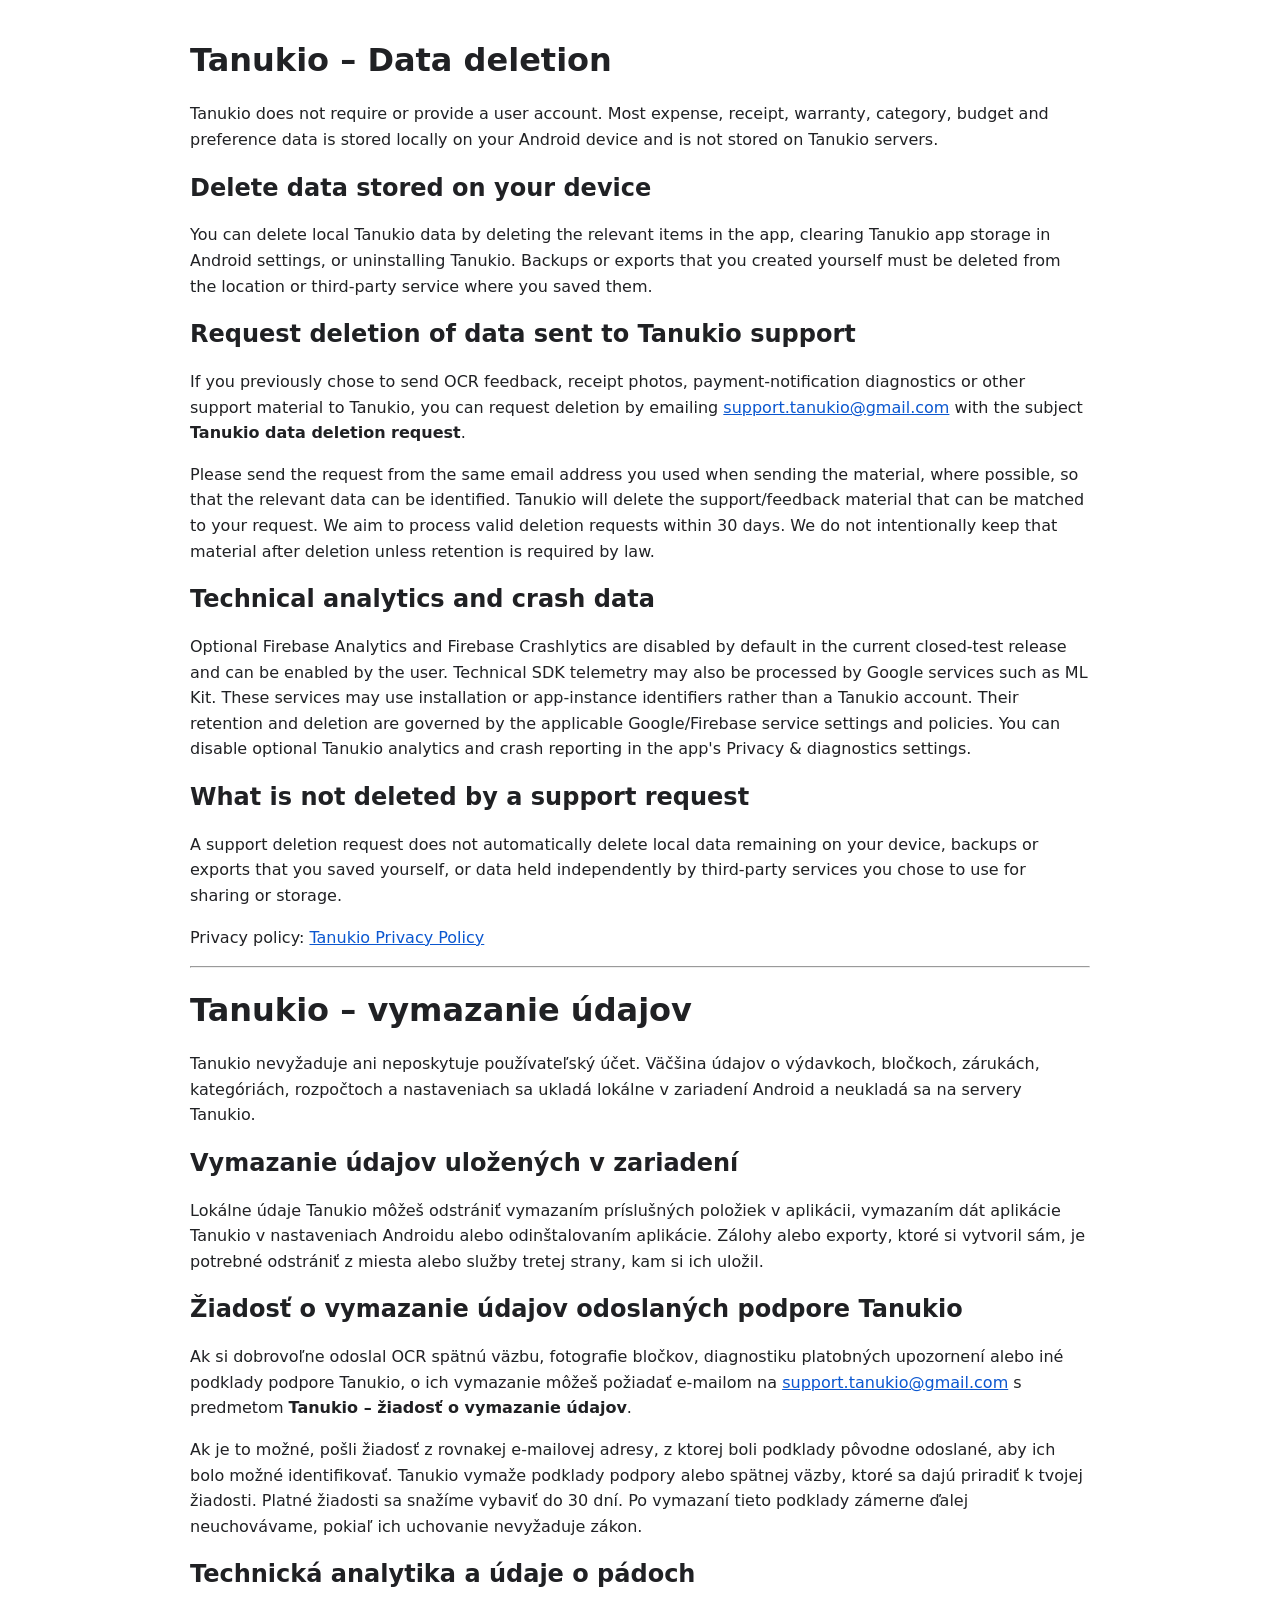
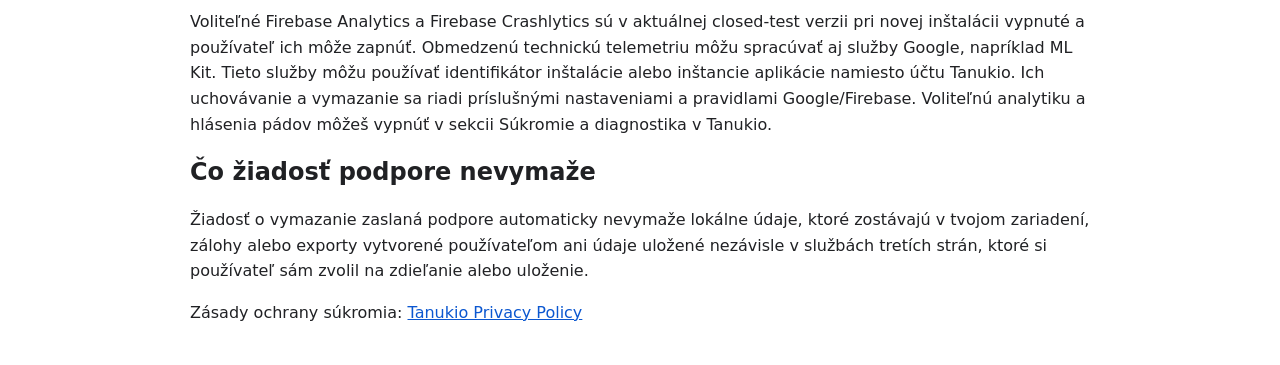
==== delete-data/index.html @ 09d717ee "Add Tanukio data deletion page" ====
<!doctype html>
<html lang="en">
<head>
<meta charset="utf-8">
<meta name="viewport" content="width=device-width,initial-scale=1">
<title>Tanukio – Data deletion</title>
<style>
body{font-family:system-ui,-apple-system,Segoe UI,Roboto,Arial,sans-serif;max-width:900px;margin:40px auto;padding:0 20px;line-height:1.6;color:#202124}h1,h2{line-height:1.25}.note{background:#f4f6f8;border-radius:10px;padding:14px 16px}a{color:#0b57d0}
</style>
</head>
<body>
<h1>Tanukio – Data deletion</h1>
<p>Tanukio does not require or provide a user account. Most expense, receipt, warranty, category, budget and preference data is stored locally on your Android device and is not stored on Tanukio servers.</p>

<h2>Delete data stored on your device</h2>
<p>You can delete local Tanukio data by deleting the relevant items in the app, clearing Tanukio app storage in Android settings, or uninstalling Tanukio. Backups or exports that you created yourself must be deleted from the location or third-party service where you saved them.</p>

<h2>Request deletion of data sent to Tanukio support</h2>
<p>If you previously chose to send OCR feedback, receipt photos, payment-notification diagnostics or other support material to Tanukio, you can request deletion by emailing <a href="mailto:support.tanukio@gmail.com?subject=Tanukio%20data%20deletion%20request">support.tanukio@gmail.com</a> with the subject <strong>Tanukio data deletion request</strong>.</p>
<p>Please send the request from the same email address you used when sending the material, where possible, so that the relevant data can be identified. Tanukio will delete the support/feedback material that can be matched to your request. We aim to process valid deletion requests within 30 days. We do not intentionally keep that material after deletion unless retention is required by law.</p>

<h2>Technical analytics and crash data</h2>
<p>Optional Firebase Analytics and Firebase Crashlytics are disabled by default in the current closed-test release and can be enabled by the user. Technical SDK telemetry may also be processed by Google services such as ML Kit. These services may use installation or app-instance identifiers rather than a Tanukio account. Their retention and deletion are governed by the applicable Google/Firebase service settings and policies. You can disable optional Tanukio analytics and crash reporting in the app's Privacy &amp; diagnostics settings.</p>

<h2>What is not deleted by a support request</h2>
<p>A support deletion request does not automatically delete local data remaining on your device, backups or exports that you saved yourself, or data held independently by third-party services you chose to use for sharing or storage.</p>

<p>Privacy policy: <a href="../">Tanukio Privacy Policy</a></p>

<hr>

<h1 lang="sk">Tanukio – vymazanie údajov</h1>
<p lang="sk">Tanukio nevyžaduje ani neposkytuje používateľský účet. Väčšina údajov o výdavkoch, bločkoch, zárukách, kategóriách, rozpočtoch a nastaveniach sa ukladá lokálne v zariadení Android a neukladá sa na servery Tanukio.</p>

<h2 lang="sk">Vymazanie údajov uložených v zariadení</h2>
<p lang="sk">Lokálne údaje Tanukio môžeš odstrániť vymazaním príslušných položiek v aplikácii, vymazaním dát aplikácie Tanukio v nastaveniach Androidu alebo odinštalovaním aplikácie. Zálohy alebo exporty, ktoré si vytvoril sám, je potrebné odstrániť z miesta alebo služby tretej strany, kam si ich uložil.</p>

<h2 lang="sk">Žiadosť o vymazanie údajov odoslaných podpore Tanukio</h2>
<p lang="sk">Ak si dobrovoľne odoslal OCR spätnú väzbu, fotografie bločkov, diagnostiku platobných upozornení alebo iné podklady podpore Tanukio, o ich vymazanie môžeš požiadať e-mailom na <a href="mailto:support.tanukio@gmail.com?subject=Tanukio%20-%20ziadost%20o%20vymazanie%20udajov">support.tanukio@gmail.com</a> s predmetom <strong>Tanukio – žiadosť o vymazanie údajov</strong>.</p>
<p lang="sk">Ak je to možné, pošli žiadosť z rovnakej e-mailovej adresy, z ktorej boli podklady pôvodne odoslané, aby ich bolo možné identifikovať. Tanukio vymaže podklady podpory alebo spätnej väzby, ktoré sa dajú priradiť k tvojej žiadosti. Platné žiadosti sa snažíme vybaviť do 30 dní. Po vymazaní tieto podklady zámerne ďalej neuchovávame, pokiaľ ich uchovanie nevyžaduje zákon.</p>

<h2 lang="sk">Technická analytika a údaje o pádoch</h2>
<p lang="sk">Voliteľné Firebase Analytics a Firebase Crashlytics sú v aktuálnej closed-test verzii pri novej inštalácii vypnuté a používateľ ich môže zapnúť. Obmedzenú technickú telemetriu môžu spracúvať aj služby Google, napríklad ML Kit. Tieto služby môžu používať identifikátor inštalácie alebo inštancie aplikácie namiesto účtu Tanukio. Ich uchovávanie a vymazanie sa riadi príslušnými nastaveniami a pravidlami Google/Firebase. Voliteľnú analytiku a hlásenia pádov môžeš vypnúť v sekcii Súkromie a diagnostika v Tanukio.</p>

<h2 lang="sk">Čo žiadosť podpore nevymaže</h2>
<p lang="sk">Žiadosť o vymazanie zaslaná podpore automaticky nevymaže lokálne údaje, ktoré zostávajú v tvojom zariadení, zálohy alebo exporty vytvorené používateľom ani údaje uložené nezávisle v službách tretích strán, ktoré si používateľ sám zvolil na zdieľanie alebo uloženie.</p>

<p lang="sk">Zásady ochrany súkromia: <a href="../">Tanukio Privacy Policy</a></p>
</body>
</html>
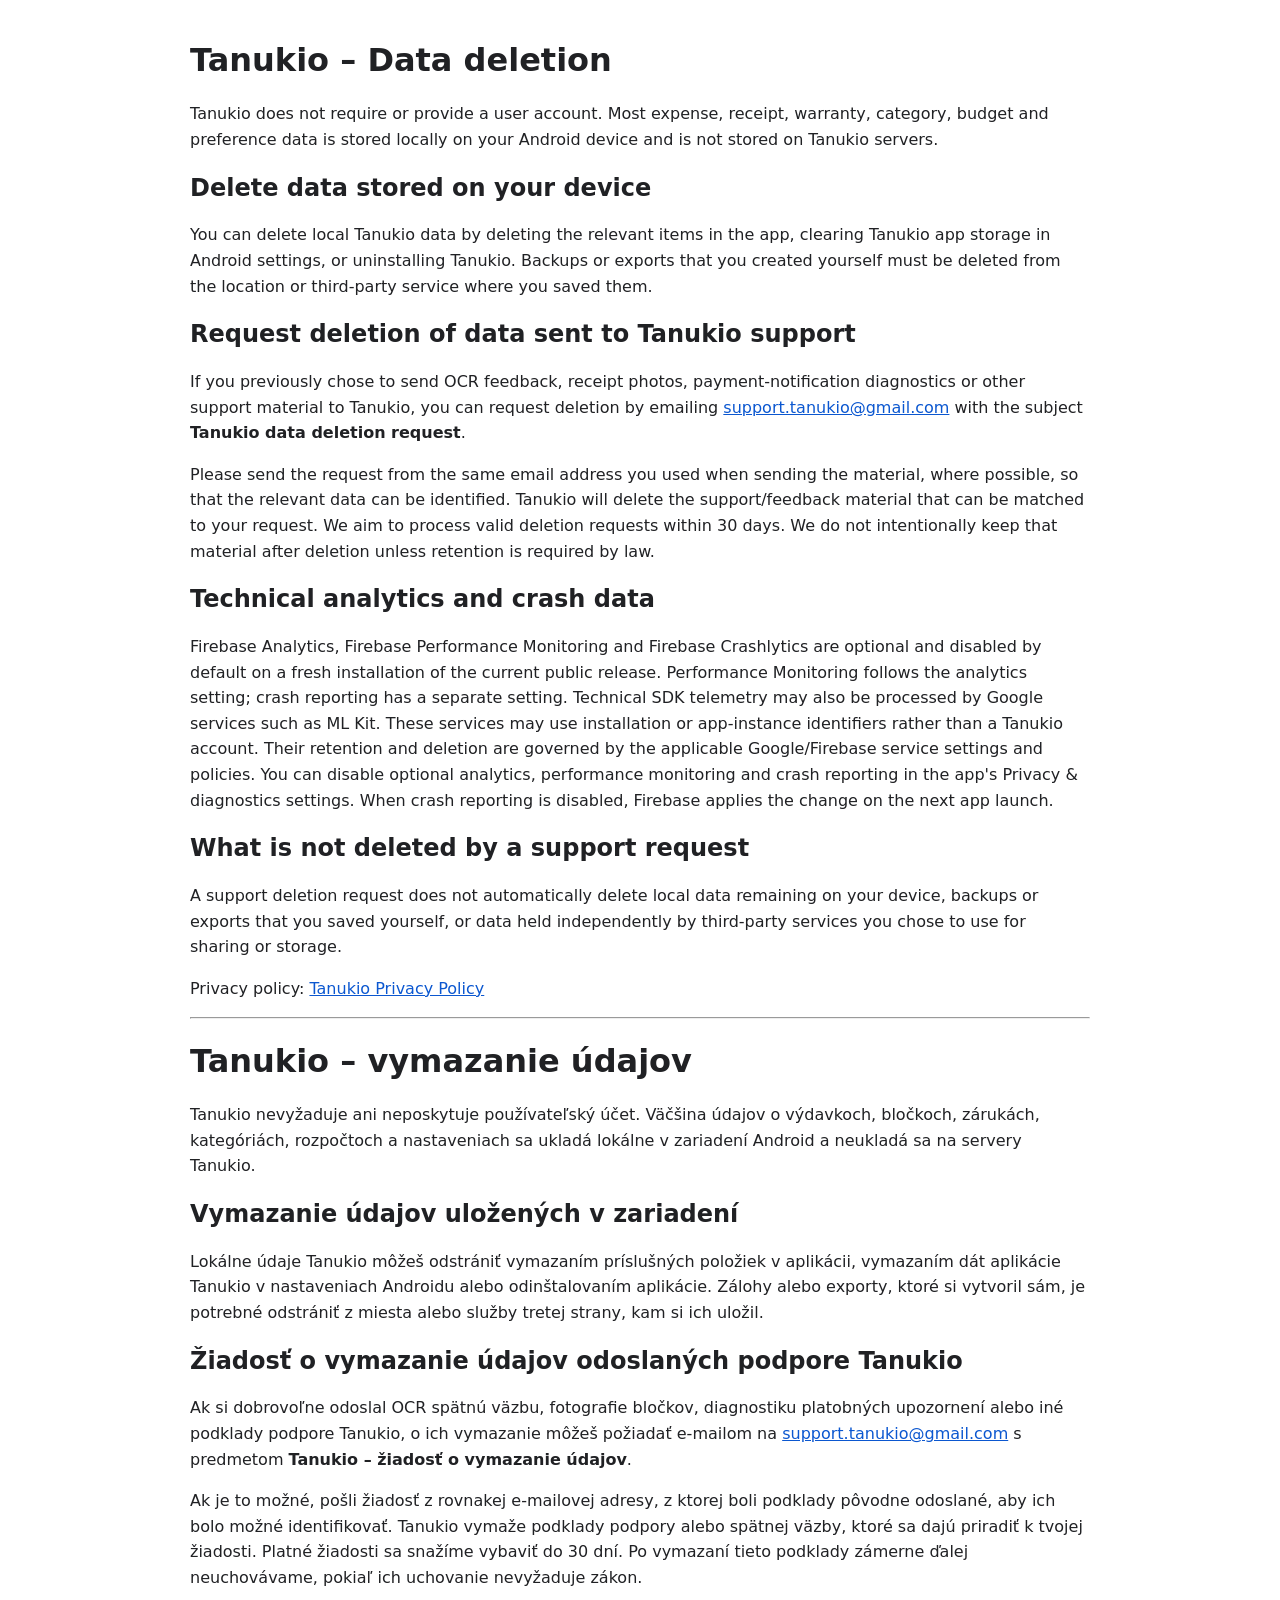
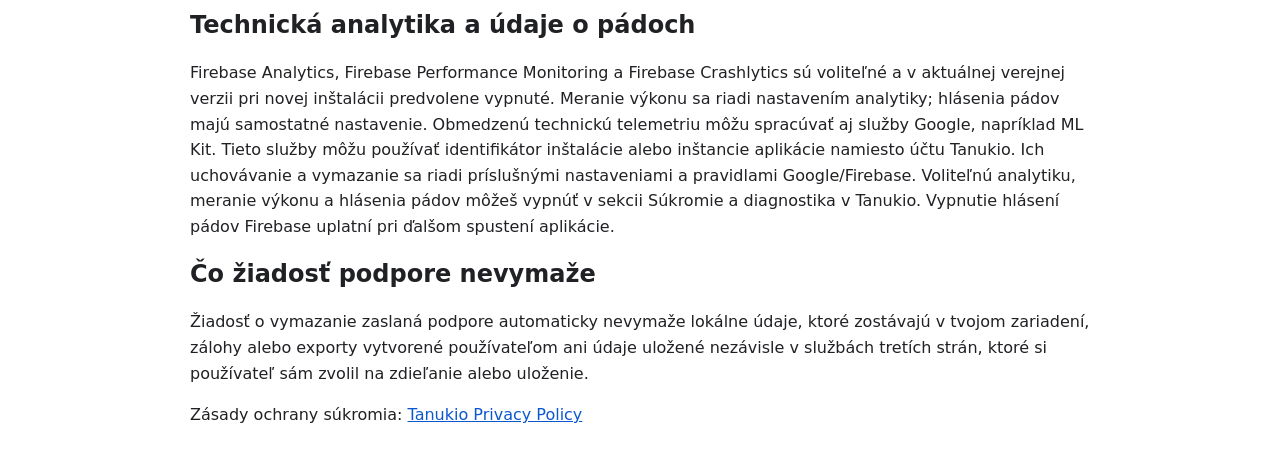
==== commit f09e13c7: "Update privacy disclosures for the public Tanukio release" ====
--- a/delete-data/index.html
+++ b/delete-data/index.html
@@ -20,7 +20,7 @@
 <p>Please send the request from the same email address you used when sending the material, where possible, so that the relevant data can be identified. Tanukio will delete the support/feedback material that can be matched to your request. We aim to process valid deletion requests within 30 days. We do not intentionally keep that material after deletion unless retention is required by law.</p>
 
 <h2>Technical analytics and crash data</h2>
-<p>Optional Firebase Analytics and Firebase Crashlytics are disabled by default in the current closed-test release and can be enabled by the user. Technical SDK telemetry may also be processed by Google services such as ML Kit. These services may use installation or app-instance identifiers rather than a Tanukio account. Their retention and deletion are governed by the applicable Google/Firebase service settings and policies. You can disable optional Tanukio analytics and crash reporting in the app's Privacy &amp; diagnostics settings.</p>
+<p>Firebase Analytics, Firebase Performance Monitoring and Firebase Crashlytics are optional and disabled by default on a fresh installation of the current public release. Performance Monitoring follows the analytics setting; crash reporting has a separate setting. Technical SDK telemetry may also be processed by Google services such as ML Kit. These services may use installation or app-instance identifiers rather than a Tanukio account. Their retention and deletion are governed by the applicable Google/Firebase service settings and policies. You can disable optional analytics, performance monitoring and crash reporting in the app's Privacy &amp; diagnostics settings. When crash reporting is disabled, Firebase applies the change on the next app launch.</p>
 
 <h2>What is not deleted by a support request</h2>
 <p>A support deletion request does not automatically delete local data remaining on your device, backups or exports that you saved yourself, or data held independently by third-party services you chose to use for sharing or storage.</p>
@@ -40,7 +40,7 @@
 <p lang="sk">Ak je to možné, pošli žiadosť z rovnakej e-mailovej adresy, z ktorej boli podklady pôvodne odoslané, aby ich bolo možné identifikovať. Tanukio vymaže podklady podpory alebo spätnej väzby, ktoré sa dajú priradiť k tvojej žiadosti. Platné žiadosti sa snažíme vybaviť do 30 dní. Po vymazaní tieto podklady zámerne ďalej neuchovávame, pokiaľ ich uchovanie nevyžaduje zákon.</p>
 
 <h2 lang="sk">Technická analytika a údaje o pádoch</h2>
-<p lang="sk">Voliteľné Firebase Analytics a Firebase Crashlytics sú v aktuálnej closed-test verzii pri novej inštalácii vypnuté a používateľ ich môže zapnúť. Obmedzenú technickú telemetriu môžu spracúvať aj služby Google, napríklad ML Kit. Tieto služby môžu používať identifikátor inštalácie alebo inštancie aplikácie namiesto účtu Tanukio. Ich uchovávanie a vymazanie sa riadi príslušnými nastaveniami a pravidlami Google/Firebase. Voliteľnú analytiku a hlásenia pádov môžeš vypnúť v sekcii Súkromie a diagnostika v Tanukio.</p>
+<p lang="sk">Firebase Analytics, Firebase Performance Monitoring a Firebase Crashlytics sú voliteľné a v aktuálnej verejnej verzii pri novej inštalácii predvolene vypnuté. Meranie výkonu sa riadi nastavením analytiky; hlásenia pádov majú samostatné nastavenie. Obmedzenú technickú telemetriu môžu spracúvať aj služby Google, napríklad ML Kit. Tieto služby môžu používať identifikátor inštalácie alebo inštancie aplikácie namiesto účtu Tanukio. Ich uchovávanie a vymazanie sa riadi príslušnými nastaveniami a pravidlami Google/Firebase. Voliteľnú analytiku, meranie výkonu a hlásenia pádov môžeš vypnúť v sekcii Súkromie a diagnostika v Tanukio. Vypnutie hlásení pádov Firebase uplatní pri ďalšom spustení aplikácie.</p>
 
 <h2 lang="sk">Čo žiadosť podpore nevymaže</h2>
 <p lang="sk">Žiadosť o vymazanie zaslaná podpore automaticky nevymaže lokálne údaje, ktoré zostávajú v tvojom zariadení, zálohy alebo exporty vytvorené používateľom ani údaje uložené nezávisle v službách tretích strán, ktoré si používateľ sám zvolil na zdieľanie alebo uloženie.</p>
